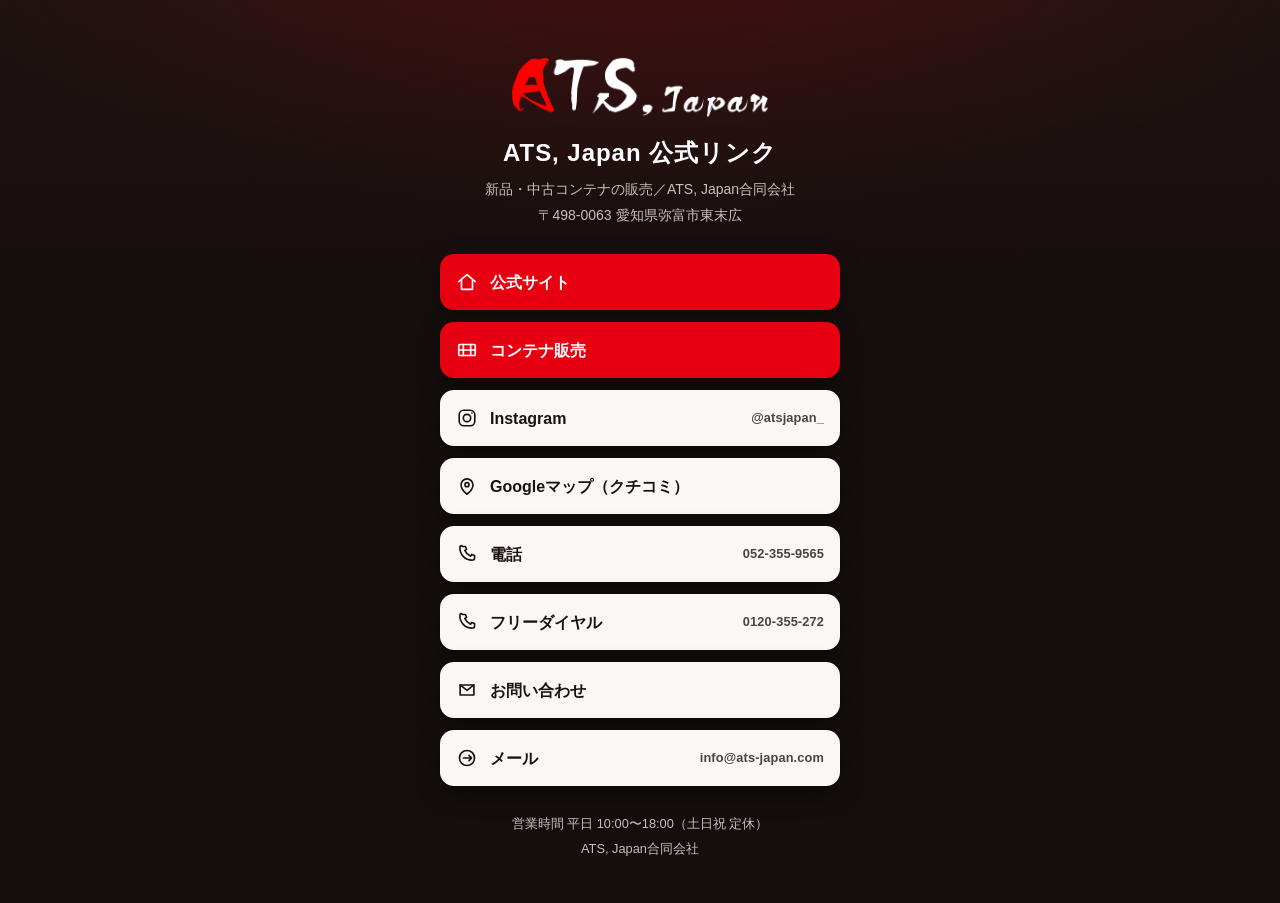
==== index.html @ c295d7a3 "ATS, Japan公式リンクページを公開する（会社QR用） 名刺や現地案内のQRから、公式サイト・コンテナ販売・Instagram・地図・電話・問い合わせをまとめて開けるページ。 既存の /link" ====
<!DOCTYPE html>
<html lang="ja">
<head>
  <meta charset="utf-8">
  <meta name="viewport" content="width=device-width, initial-scale=1, viewport-fit=cover">
  <title>ATS, Japan 公式リンク｜ATS, Japan合同会社</title>
  <meta name="description" content="ATS, Japan合同会社の公式リンクです。公式サイト、コンテナ販売、Instagram、Googleマップ、電話、お問い合わせはこちらから。ヤード：愛知県弥富市東末広。">
  <meta name="theme-color" content="#140E0C">
  <link rel="canonical" href="https://ats-business-hub.github.io/ats-japan/">
  <link rel="icon" href="assets/favicon.png" sizes="32x32" type="image/png">
  <link rel="icon" href="assets/favicon-192.png" sizes="192x192" type="image/png">
  <link rel="apple-touch-icon" href="assets/apple-touch-icon.png">
  <meta property="og:type" content="website">
  <meta property="og:locale" content="ja_JP">
  <meta property="og:title" content="ATS, Japan 公式リンク">
  <meta property="og:description" content="公式サイト、コンテナ販売、Instagram、Googleマップ、電話、お問い合わせへの案内ページです。">
  <meta property="og:url" content="https://ats-business-hub.github.io/ats-japan/">
  <meta property="og:image" content="https://ats-business-hub.github.io/ats-japan/assets/logo-mark.png">
  <meta name="twitter:card" content="summary">
  <link rel="stylesheet" href="style.css">
  <script type="application/ld+json">
  {
    "@context": "https://schema.org",
    "@type": "Organization",
    "name": "ATS, Japan合同会社",
    "alternateName": "ATS, Japan",
    "url": "https://www.ats-japan.com/",
    "logo": "https://ats-business-hub.github.io/ats-japan/assets/logo-mark.png",
    "email": "info@ats-japan.com",
    "telephone": ["+81-52-355-9565", "+81-120-355-272"],
    "address": {
      "@type": "PostalAddress",
      "postalCode": "498-0063",
      "addressRegion": "愛知県",
      "addressLocality": "弥富市",
      "streetAddress": "東末広",
      "addressCountry": "JP"
    },
    "sameAs": [
      "https://www.instagram.com/atsjapan_/"
    ]
  }
  </script>
</head>
<body>
  <div class="page">
    <header class="header">
      <img class="logo" src="assets/logo-wordmark.png" width="1072" height="261" alt="ATS, Japan">
      <h1>ATS, Japan 公式リンク</h1>
      <p class="tag">新品・中古コンテナの販売／ATS, Japan合同会社</p>
      <p class="addr">〒498-0063 愛知県弥富市東末広</p>
    </header>

    <nav class="links" aria-label="公式リンク">
      <a class="btn btn-primary" href="https://www.ats-japan.com/?utm_source=qr&amp;utm_medium=offline&amp;utm_campaign=company_qr">
        <span class="ico" aria-hidden="true">
          <svg viewBox="0 0 24 24" width="22" height="22" fill="none" stroke="currentColor" stroke-width="1.8" stroke-linecap="round" stroke-linejoin="round"><path d="M3 11.5 12 4l9 7.5"/><path d="M6 10.5V20h12v-9.5"/></svg>
        </span>
        <span class="label">公式サイト</span>
      </a>

      <a class="btn btn-primary" href="https://www.ats-japan.com/container/?utm_source=qr&amp;utm_medium=offline&amp;utm_campaign=company_qr">
        <span class="ico" aria-hidden="true">
          <svg viewBox="0 0 24 24" width="22" height="22" fill="none" stroke="currentColor" stroke-width="1.8" stroke-linecap="round" stroke-linejoin="round"><rect x="3" y="6" width="18" height="12" rx="1.2"/><path d="M3 12h18M8 6v12M16 6v12"/></svg>
        </span>
        <span class="label">コンテナ販売</span>
      </a>

      <a class="btn" href="https://www.instagram.com/atsjapan_/" rel="noopener noreferrer" target="_blank">
        <span class="ico" aria-hidden="true">
          <svg viewBox="0 0 24 24" width="22" height="22" fill="none" stroke="currentColor" stroke-width="1.8" stroke-linecap="round" stroke-linejoin="round"><rect x="3.5" y="3.5" width="17" height="17" rx="5"/><circle cx="12" cy="12" r="4"/><circle cx="17.4" cy="6.6" r="0.9" fill="currentColor" stroke="none"/></svg>
        </span>
        <span class="label">Instagram</span>
        <span class="meta">@atsjapan_</span>
      </a>

      <a class="btn" href="https://www.google.com/maps?cid=72885599483460357" rel="noopener noreferrer" target="_blank">
        <span class="ico" aria-hidden="true">
          <svg viewBox="0 0 24 24" width="22" height="22" fill="none" stroke="currentColor" stroke-width="1.8" stroke-linecap="round" stroke-linejoin="round"><path d="M12 21s6.5-5.2 6.5-10.2A6.5 6.5 0 0 0 5.5 10.8C5.5 15.8 12 21 12 21z"/><circle cx="12" cy="10.5" r="2.2"/></svg>
        </span>
        <span class="label">Googleマップ（クチコミ）</span>
      </a>

      <a class="btn" href="tel:0523559565">
        <span class="ico" aria-hidden="true">
          <svg viewBox="0 0 24 24" width="22" height="22" fill="none" stroke="currentColor" stroke-width="1.8" stroke-linecap="round" stroke-linejoin="round"><path d="M7.2 3.8h3.1l1.2 3.1-1.9 1.2a12.5 12.5 0 0 0 6.3 6.3l1.2-1.9 3.1 1.2v3.1c0 .9-.7 1.7-1.6 1.8-8.2.7-15-6.1-14.3-14.3.1-.9.9-1.5 1.9-1.5z"/></svg>
        </span>
        <span class="label">電話</span>
        <span class="meta">052-355-9565</span>
      </a>

      <a class="btn" href="tel:0120355272">
        <span class="ico" aria-hidden="true">
          <svg viewBox="0 0 24 24" width="22" height="22" fill="none" stroke="currentColor" stroke-width="1.8" stroke-linecap="round" stroke-linejoin="round"><path d="M7.2 3.8h3.1l1.2 3.1-1.9 1.2a12.5 12.5 0 0 0 6.3 6.3l1.2-1.9 3.1 1.2v3.1c0 .9-.7 1.7-1.6 1.8-8.2.7-15-6.1-14.3-14.3.1-.9.9-1.5 1.9-1.5z"/></svg>
        </span>
        <span class="label">フリーダイヤル</span>
        <span class="meta">0120-355-272</span>
      </a>

      <a class="btn" href="https://www.ats-japan.com/contact/?utm_source=qr&amp;utm_medium=offline&amp;utm_campaign=company_qr">
        <span class="ico" aria-hidden="true">
          <svg viewBox="0 0 24 24" width="22" height="22" fill="none" stroke="currentColor" stroke-width="1.8" stroke-linecap="round" stroke-linejoin="round"><path d="M4.5 6.5h15v11h-15z"/><path d="m4.5 6.5 7.5 6 7.5-6"/></svg>
        </span>
        <span class="label">お問い合わせ</span>
      </a>

      <a class="btn" href="mailto:info@ats-japan.com">
        <span class="ico" aria-hidden="true">
          <svg viewBox="0 0 24 24" width="22" height="22" fill="none" stroke="currentColor" stroke-width="1.8" stroke-linecap="round" stroke-linejoin="round"><circle cx="12" cy="12" r="8.2"/><path d="M8 12h8M14.2 9.2 17 12l-2.8 2.8"/></svg>
        </span>
        <span class="label">メール</span>
        <span class="meta">info@ats-japan.com</span>
      </a>
    </nav>

    <footer class="footer">
      <p>営業時間 平日 10:00〜18:00（土日祝 定休）</p>
      <p>ATS, Japan合同会社</p>
    </footer>
  </div>
</body>
</html>
---- style.css ----
/* ATS, Japan 公式リンク — mobile-first */
:root {
  --red: #E60012;
  --red-hover: #c40010;
  --bg: #140E0C;
  --bg-2: #1C1311;
  --ink: #FFFFFF;
  --muted: #C9C0BC;
  --btn: #FAF7F5;
  --btn-text: #1A1210;
  --btn-hover: #FFFFFF;
  --line: rgba(255, 255, 255, 0.12);
  --radius: 14px;
  --shadow: 0 8px 24px rgba(0, 0, 0, 0.28);
  color-scheme: dark;
}

* { box-sizing: border-box; }

html, body {
  margin: 0;
  padding: 0;
  background: var(--bg);
  color: var(--ink);
  font-family: "Hiragino Sans", "Hiragino Kaku Gothic ProN", "Noto Sans JP", "Yu Gothic", YuGothic, Meiryo, sans-serif;
  font-size: 16px;
  line-height: 1.6;
  -webkit-text-size-adjust: 100%;
}

body {
  min-height: 100vh;
  min-height: 100dvh;
  background:
    radial-gradient(1200px 500px at 50% -80px, rgba(230, 0, 18, 0.22), transparent 60%),
    linear-gradient(180deg, var(--bg-2) 0%, var(--bg) 40%);
}

.page {
  width: min(440px, 100%);
  margin: 0 auto;
  padding: 36px 20px 40px;
  padding-top: calc(28px + env(safe-area-inset-top));
  padding-bottom: calc(40px + env(safe-area-inset-bottom));
}

.header {
  text-align: center;
  margin-bottom: 28px;
}

.logo {
  display: block;
  width: min(260px, 72vw);
  height: auto;
  margin: 0 auto 18px;
}

h1 {
  margin: 0 0 8px;
  font-size: 1.35rem;
  font-weight: 700;
  letter-spacing: 0.04em;
  line-height: 1.35;
}

.tag,
.addr {
  margin: 0;
  color: var(--muted);
  font-size: 0.875rem;
}

.tag { margin-bottom: 4px; }

.links {
  display: grid;
  gap: 12px;
}

.btn {
  display: flex;
  align-items: center;
  gap: 12px;
  min-height: 56px;
  padding: 12px 16px;
  border-radius: var(--radius);
  background: var(--btn);
  color: var(--btn-text);
  text-decoration: none;
  font-weight: 700;
  box-shadow: var(--shadow);
  transition: transform 0.15s ease, background 0.15s ease;
  -webkit-tap-highlight-color: transparent;
}

.btn:hover,
.btn:focus-visible {
  background: var(--btn-hover);
  transform: translateY(-1px);
  outline: none;
}

.btn:focus-visible {
  box-shadow: var(--shadow), 0 0 0 3px rgba(230, 0, 18, 0.55);
}

.btn:active { transform: translateY(0); }

.btn-primary {
  background: var(--red);
  color: #fff;
}

.btn-primary:hover,
.btn-primary:focus-visible {
  background: var(--red-hover);
  color: #fff;
}

.ico {
  flex: 0 0 22px;
  display: inline-flex;
  color: inherit;
}

.label { flex: 1 1 auto; }

.meta {
  margin-left: auto;
  font-weight: 600;
  font-size: 0.8rem;
  opacity: 0.78;
  letter-spacing: 0.01em;
}

.footer {
  margin-top: 28px;
  text-align: center;
  color: var(--muted);
  font-size: 0.8rem;
}

.footer p { margin: 0 0 4px; }

@media (min-width: 600px) {
  .page { padding-top: 56px; }
  h1 { font-size: 1.5rem; }
}
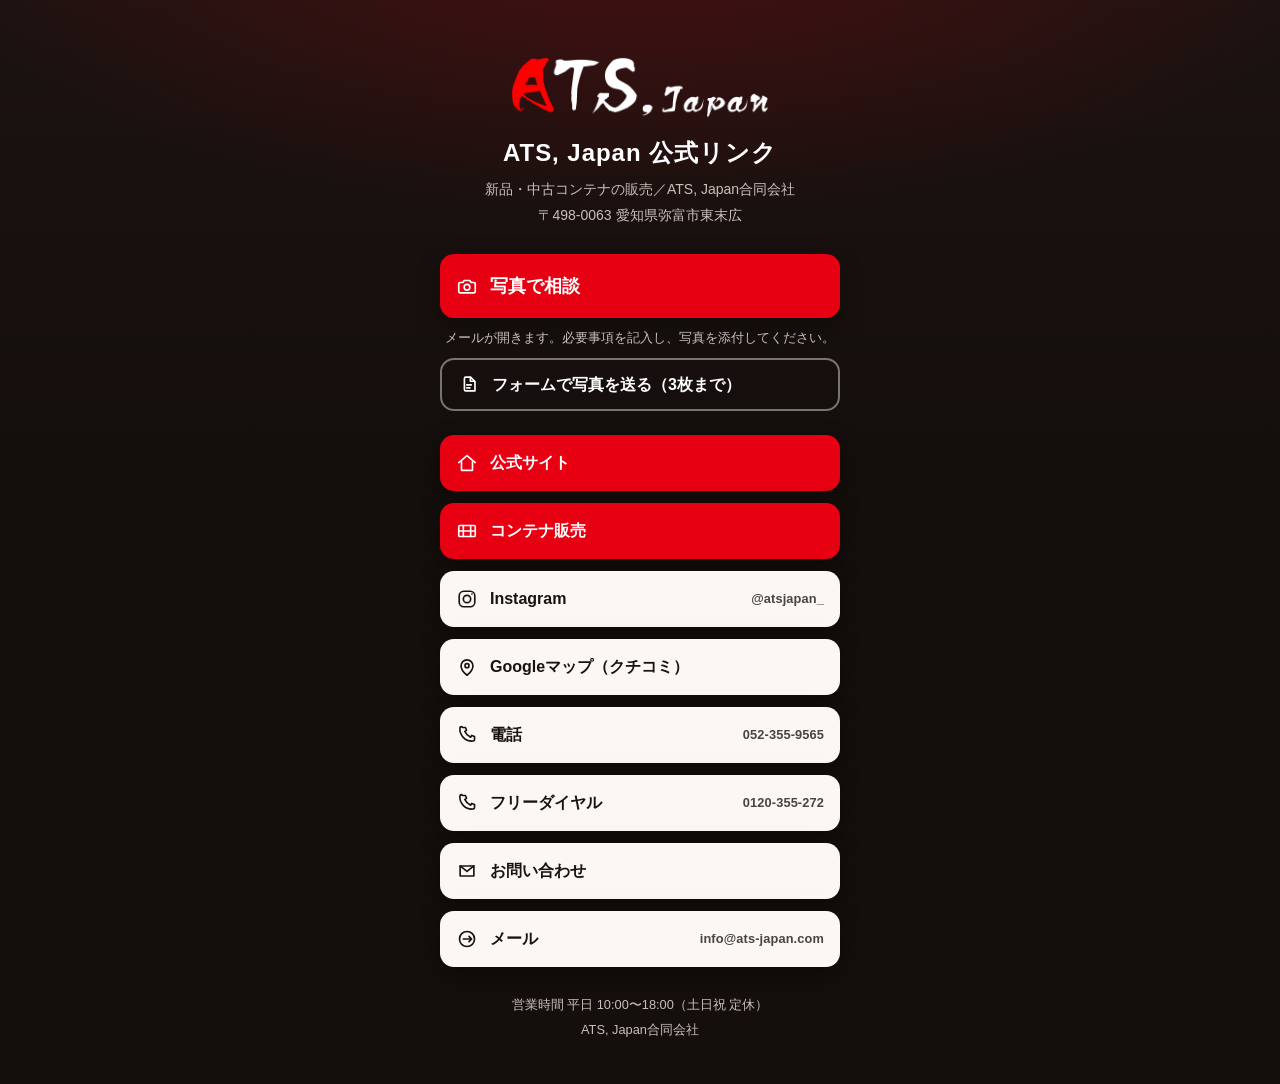
==== commit f7608a84: "公式リンクページに「写真で相談」ボタンを追加する メール（件名「写真で相談（コンテナ）」と本文テンプレート）と、 フォームで写真を送る（3枚まで）への案内をページ上部に置く。" ====
--- a/index.html
+++ b/index.html
@@ -50,6 +50,22 @@
       <p class="tag">新品・中古コンテナの販売／ATS, Japan合同会社</p>
       <p class="addr">〒498-0063 愛知県弥富市東末広</p>
     </header>
+
+    <section class="photo-consult" aria-label="写真で相談">
+      <a class="btn btn-primary btn-photo" href="mailto:info@ats-japan.com?subject=%E5%86%99%E7%9C%9F%E3%81%A7%E7%9B%B8%E8%AB%87%EF%BC%88%E3%82%B3%E3%83%B3%E3%83%86%E3%83%8A%EF%BC%89&amp;body=%E3%82%B3%E3%83%B3%E3%83%86%E3%83%8A%E3%81%AE%E5%86%99%E7%9C%9F%E7%9B%B8%E8%AB%87%E3%81%A7%E3%81%99%E3%80%82%0A%0A%E3%81%8A%E5%90%8D%E5%89%8D%EF%BC%9A%0A%E3%81%94%E5%B8%8C%E6%9C%9B%E3%82%B5%E3%82%A4%E3%82%BA%EF%BC%8810%2F12%2F20%2F40ft%EF%BC%89%EF%BC%9A%0A%E7%94%A8%E9%80%94%EF%BC%9A%0A%E8%A8%AD%E7%BD%AE%E5%A0%B4%E6%89%80%EF%BC%9A%0A%0A%E5%86%99%E7%9C%9F%E3%82%92%E6%B7%BB%E4%BB%98%E3%81%97%E3%81%A6%E3%81%8F%E3%81%A0%E3%81%95%E3%81%84%E3%80%82%0A">
+        <span class="ico" aria-hidden="true">
+          <svg viewBox="0 0 24 24" width="22" height="22" fill="none" stroke="currentColor" stroke-width="1.8" stroke-linecap="round" stroke-linejoin="round"><path d="M4.5 8.2h3l1.4-2.2h6.2l1.4 2.2h3A1.5 1.5 0 0 1 21 9.7v8.3a1.5 1.5 0 0 1-1.5 1.5h-15A1.5 1.5 0 0 1 3 18V9.7a1.5 1.5 0 0 1 1.5-1.5z"/><circle cx="12" cy="13.4" r="3.1"/></svg>
+        </span>
+        <span class="label">写真で相談</span>
+      </a>
+      <p class="photo-hint">メールが開きます。必要事項を記入し、写真を添付してください。</p>
+      <a class="btn btn-form" href="https://www.ats-japan.com/contact/?utm_source=qr&amp;utm_medium=offline&amp;utm_campaign=company_qr">
+        <span class="ico" aria-hidden="true">
+          <svg viewBox="0 0 24 24" width="22" height="22" fill="none" stroke="currentColor" stroke-width="1.8" stroke-linecap="round" stroke-linejoin="round"><path d="M8.5 4.5h5.2L18.5 9.3V19.5h-10A1.5 1.5 0 0 1 7 18V6a1.5 1.5 0 0 1 1.5-1.5z"/><path d="M13.5 4.6V9h4.5"/><path d="M9.5 13h5M9.5 16.2h3.6"/></svg>
+        </span>
+        <span class="label">フォームで写真を送る（3枚まで）</span>
+      </a>
+    </section>
 
     <nav class="links" aria-label="公式リンク">
       <a class="btn btn-primary" href="https://www.ats-japan.com/?utm_source=qr&amp;utm_medium=offline&amp;utm_campaign=company_qr">
--- a/style.css
+++ b/style.css
@@ -147,3 +147,38 @@
   .page { padding-top: 56px; }
   h1 { font-size: 1.5rem; }
 }
+
+.photo-consult {
+  display: grid;
+  gap: 10px;
+  margin-bottom: 24px;
+}
+
+.btn-photo {
+  min-height: 64px;
+  font-size: 1.125rem;
+  justify-content: center;
+}
+
+.photo-hint {
+  margin: 0;
+  color: var(--muted);
+  font-size: 0.8rem;
+  text-align: center;
+  line-height: 1.5;
+}
+
+.btn-form {
+  min-height: 52px;
+  justify-content: center;
+  background: transparent;
+  color: #fff;
+  border: 2px solid rgba(255, 255, 255, 0.42);
+  box-shadow: none;
+}
+
+.btn-form:hover,
+.btn-form:focus-visible {
+  background: rgba(255, 255, 255, 0.1);
+  color: #fff;
+}
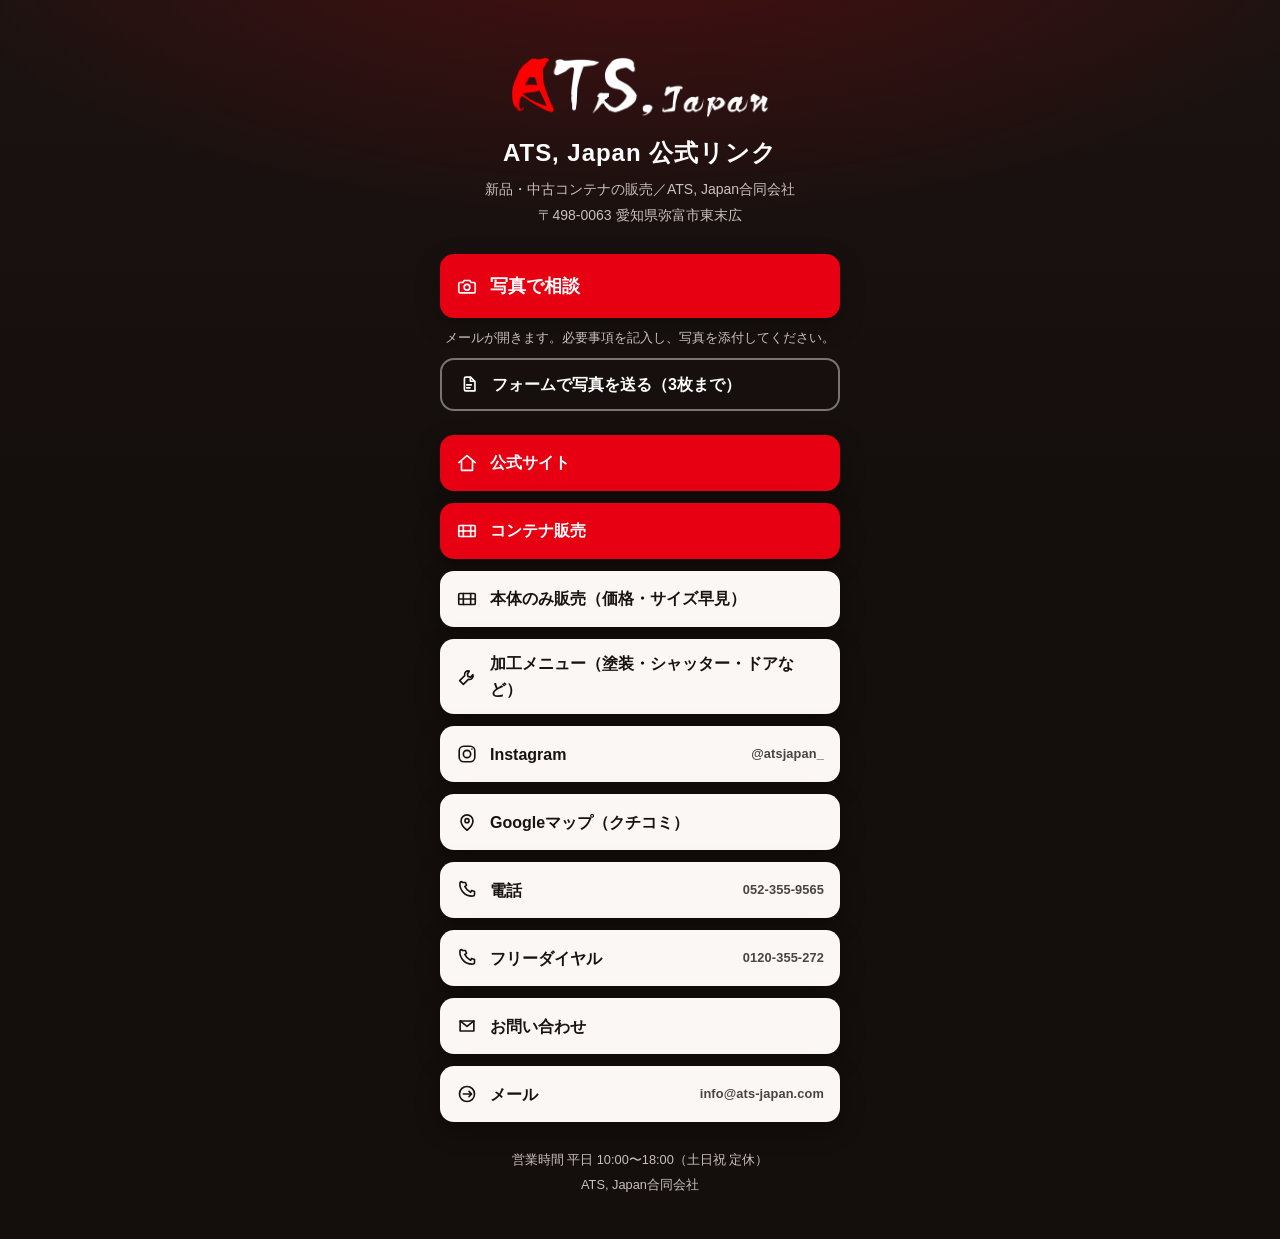
==== commit 972c94e1: "スマホ用の早見ページ（本体のみ販売・加工メニュー）を追加し、公式リンクから案内する" ====
--- a/index.html
+++ b/index.html
@@ -82,6 +82,16 @@
         <span class="label">コンテナ販売</span>
       </a>
 
+      <a class="btn" href="container/">
+        <span class="ico" aria-hidden="true"><svg viewBox="0 0 24 24" width="22" height="22" fill="none" stroke="currentColor" stroke-width="1.8" stroke-linecap="round" stroke-linejoin="round"><rect x="3" y="6" width="18" height="12" rx="1.2"/><path d="M3 12h18M8 6v12M16 6v12"/></svg></span>
+        <span class="label">本体のみ販売（価格・サイズ早見）</span>
+      </a>
+
+      <a class="btn" href="kakou/">
+        <span class="ico" aria-hidden="true"><svg viewBox="0 0 24 24" width="22" height="22" fill="none" stroke="currentColor" stroke-width="1.8" stroke-linecap="round" stroke-linejoin="round"><path d="M14.5 5.5a4 4 0 0 0-5 5L4 16l4 4 5.5-5.5a4 4 0 0 0 5-5l-2.6 2.6-2.8-.6-.6-2.8z"/></svg></span>
+        <span class="label">加工メニュー（塗装・シャッター・ドアなど）</span>
+      </a>
+
       <a class="btn" href="https://www.instagram.com/atsjapan_/" rel="noopener noreferrer" target="_blank">
         <span class="ico" aria-hidden="true">
           <svg viewBox="0 0 24 24" width="22" height="22" fill="none" stroke="currentColor" stroke-width="1.8" stroke-linecap="round" stroke-linejoin="round"><rect x="3.5" y="3.5" width="17" height="17" rx="5"/><circle cx="12" cy="12" r="4"/><circle cx="17.4" cy="6.6" r="0.9" fill="currentColor" stroke="none"/></svg>
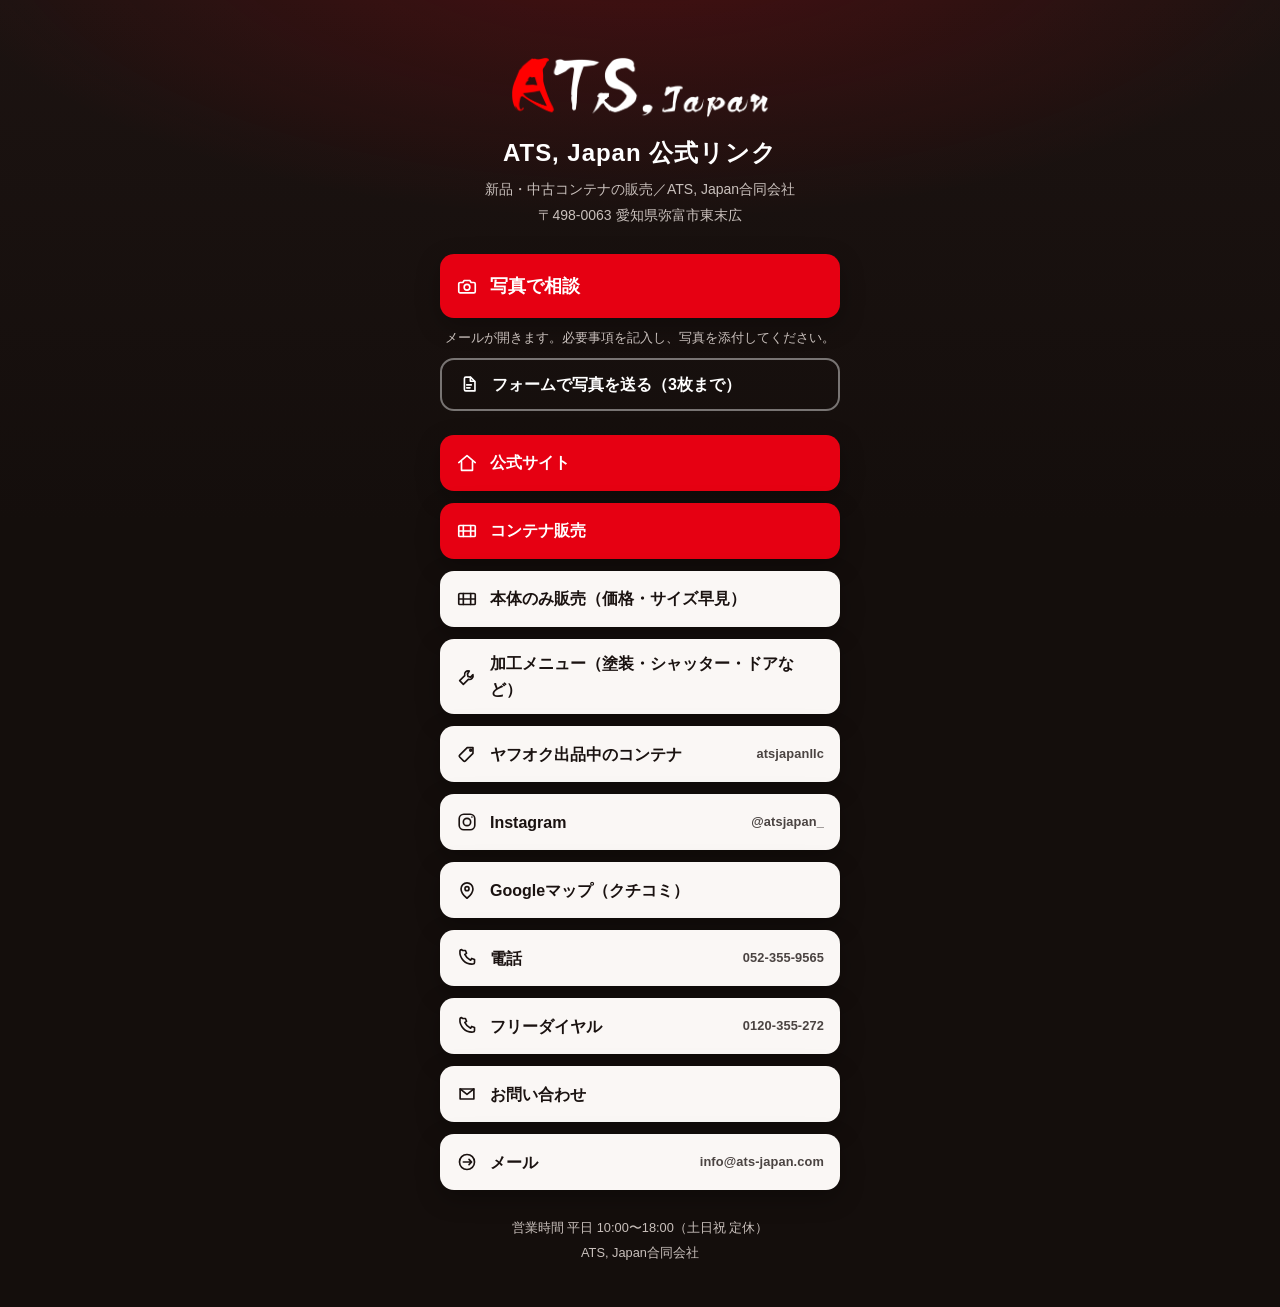
==== commit 3229b92e: "Add Yahoo!オークション seller link" ====
--- a/index.html
+++ b/index.html
@@ -92,6 +92,14 @@
         <span class="label">加工メニュー（塗装・シャッター・ドアなど）</span>
       </a>
 
+      <a class="btn" href="https://auctions.yahoo.co.jp/seller/Csx6fmJDVxpukrSngRGgBHrbBf4Gz" rel="noopener noreferrer" target="_blank">
+        <span class="ico" aria-hidden="true">
+          <svg viewBox="0 0 24 24" width="22" height="22" fill="none" stroke="currentColor" stroke-width="1.8" stroke-linecap="round" stroke-linejoin="round"><path d="M4 13.2 12.2 5h6.3v6.3L10.3 19.5a1.5 1.5 0 0 1-2.1 0L4 15.3a1.5 1.5 0 0 1 0-2.1z"/><circle cx="16.1" cy="7.9" r="1.05"/></svg>
+        </span>
+        <span class="label">ヤフオク出品中のコンテナ</span>
+        <span class="meta">atsjapanllc</span>
+      </a>
+
       <a class="btn" href="https://www.instagram.com/atsjapan_/" rel="noopener noreferrer" target="_blank">
         <span class="ico" aria-hidden="true">
           <svg viewBox="0 0 24 24" width="22" height="22" fill="none" stroke="currentColor" stroke-width="1.8" stroke-linecap="round" stroke-linejoin="round"><rect x="3.5" y="3.5" width="17" height="17" rx="5"/><circle cx="12" cy="12" r="4"/><circle cx="17.4" cy="6.6" r="0.9" fill="currentColor" stroke="none"/></svg>
